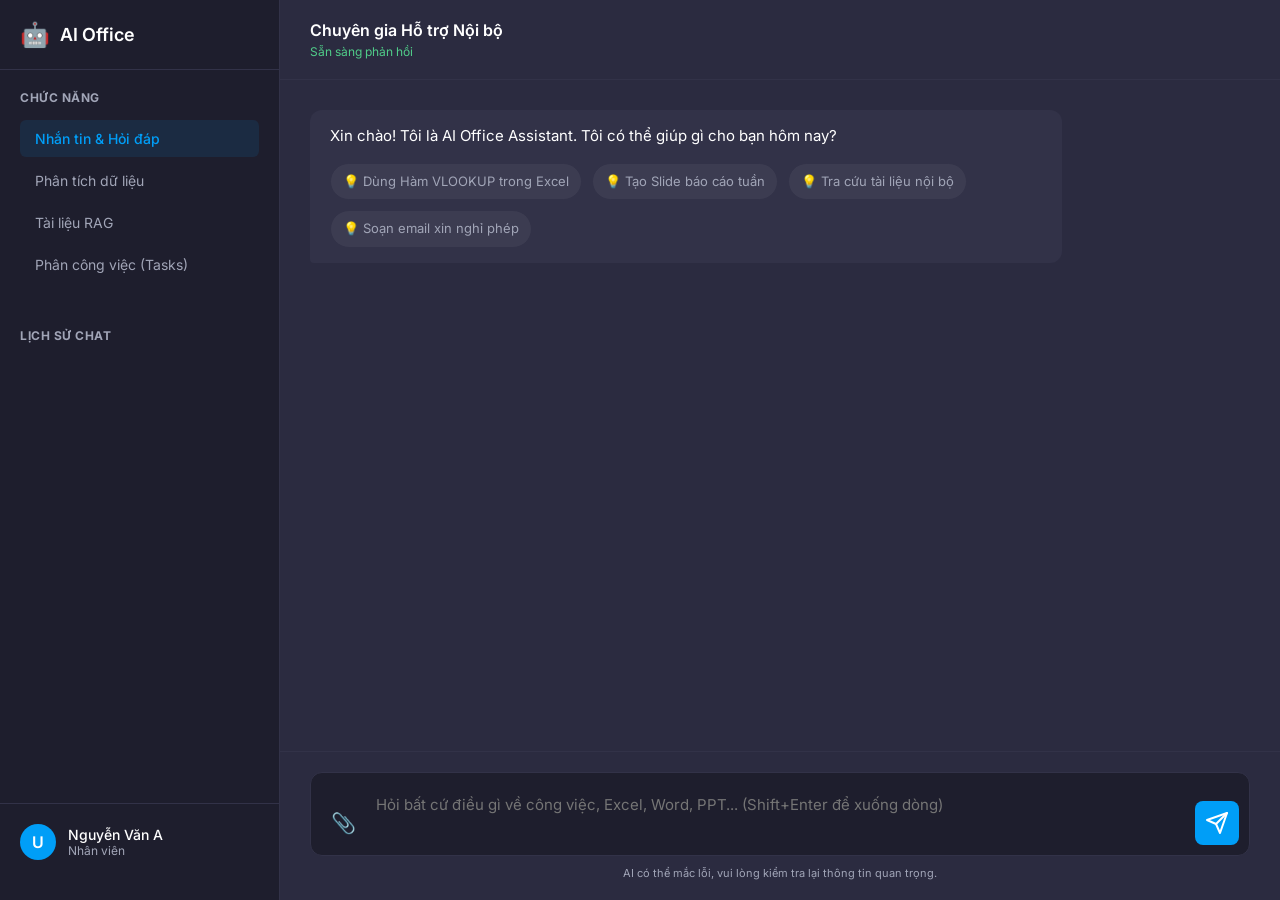
==== client/web-chat/index.html @ 58aae377 "Clean repo without large files" ====
<!DOCTYPE html>
<html lang="vi">

<head>
    <meta charset="UTF-8">
    <meta name="viewport" content="width=device-width, initial-scale=1.0">
    <title>AI Office Chat - eOffice System</title>
    <link href="https://fonts.googleapis.com/css2?family=Inter:wght@400;500;600&display=swap" rel="stylesheet">
    <link rel="stylesheet" href="style.css">
</head>

<body>
    <div class="app-container">
        <aside class="sidebar">
            <div class="logo">
                <span class="icon">🤖</span>
                <h2>AI Office</h2>
            </div>
            <div class="nav-section">
                <h3>Chức năng</h3>
                <ul>
                    <li class="active">Nhắn tin & Hỏi đáp</li>
                    <li>Phân tích dữ liệu</li>
                    <li>Tài liệu RAG</li>
                    <li>Phân công việc (Tasks)</li>
                </ul>
            </div>
            <div class="nav-section">
                <h3>Lịch sử chat</h3>
                <ul id="history-list">
                    <!-- Loaded dynamically -->
                </ul>
            </div>
            <div class="user-profile">
                <div class="avatar">U</div>
                <div class="info">
                    <span class="name">Nguyễn Văn A</span>
                    <span class="role">Nhân viên</span>
                </div>
            </div>
        </aside>

        <main class="chat-area">
            <header class="chat-header">
                <div class="chat-title">
                    Chuyên gia Hỗ trợ Nội bộ
                    <span class="status">Sẵn sàng phản hồi</span>
                </div>
            </header>

            <div class="messages" id="messages-container">
                <div class="message system">
                    <div class="bubble">
                        <p>Xin chào! Tôi là AI Office Assistant. Tôi có thể giúp gì cho bạn hôm nay?</p>
                        <div class="suggestions">
                            <span class="suggestion-chip">💡 Dùng Hàm VLOOKUP trong Excel</span>
                            <span class="suggestion-chip">💡 Tạo Slide báo cáo tuần</span>
                            <span class="suggestion-chip">💡 Tra cứu tài liệu nội bộ</span>
                            <span class="suggestion-chip">💡 Soạn email xin nghỉ phép</span>
                        </div>
                    </div>
                </div>
            </div>

            <div class="input-container">
                <div class="input-wrapper">
                    <button class="attach-btn" title="Đính kèm file">📎</button>
                    <textarea id="chat-input"
                        placeholder="Hỏi bất cứ điều gì về công việc, Excel, Word, PPT... (Shift+Enter để xuống dòng)"></textarea>
                    <button class="send-btn" id="send-btn">
                        <svg viewBox="0 0 24 24" width="24" height="24" stroke="currentColor" stroke-width="2"
                            fill="none" stroke-linecap="round" stroke-linejoin="round" class="css-i6dzq1">
                            <line x1="22" y1="2" x2="11" y2="13"></line>
                            <polygon points="22 2 15 22 11 13 2 9 22 2"></polygon>
                        </svg>
                    </button>
                </div>
                <div class="footer-note">AI có thể mắc lỗi, vui lòng kiểm tra lại thông tin quan trọng.</div>
            </div>
        </main>
    </div>
    <script src="app.js"></script>
</body>

</html>
---- client/web-chat/style.css ----
:root {
    --bg-dark: #1e1e2d;
    --bg-panel: #2b2b40;
    --text-primary: #ffffff;
    --text-secondary: #a1a5b7;
    --primary-color: #009ef7;
    --primary-hover: #008be1;
    --border-color: #323248;
    --message-user: #009ef7;
    --message-ai: #323248;
}

* {
    box-sizing: border-box;
    margin: 0;
    padding: 0;
}

body {
    font-family: 'Inter', sans-serif;
    background-color: var(--bg-dark);
    color: var(--text-primary);
    display: flex;
    height: 100vh;
    overflow: hidden;
}

.app-container {
    display: flex;
    width: 100%;
    height: 100%;
}

.sidebar {
    width: 280px;
    background-color: var(--bg-dark);
    border-right: 1px solid var(--border-color);
    display: flex;
    flex-direction: column;
    padding: 20px 0;
}

.logo {
    display: flex;
    align-items: center;
    padding: 0 20px 20px;
    border-bottom: 1px solid var(--border-color);
}

.logo .icon {
    font-size: 24px;
    margin-right: 10px;
}

.logo h2 {
    font-size: 18px;
    font-weight: 600;
}

.nav-section {
    padding: 20px;
}

.nav-section h3 {
    font-size: 12px;
    text-transform: uppercase;
    color: var(--text-secondary);
    margin-bottom: 15px;
    letter-spacing: 0.5px;
}

.nav-section ul {
    list-style: none;
}

.nav-section li {
    padding: 10px 15px;
    margin-bottom: 5px;
    border-radius: 6px;
    color: var(--text-secondary);
    cursor: pointer;
    font-size: 14px;
    transition: all 0.2s;
}

.nav-section li:hover {
    background-color: rgba(255,255,255,0.05);
    color: var(--text-primary);
}

.nav-section li.active {
    background-color: rgba(0, 158, 247, 0.1);
    color: var(--primary-color);
    font-weight: 500;
}

.user-profile {
    margin-top: auto;
    padding: 20px;
    border-top: 1px solid var(--border-color);
    display: flex;
    align-items: center;
}

.avatar {
    width: 36px;
    height: 36px;
    border-radius: 50%;
    background-color: var(--primary-color);
    display: flex;
    align-items: center;
    justify-content: center;
    font-weight: 600;
    margin-right: 12px;
}

.user-profile .info {
    display: flex;
    flex-direction: column;
}

.user-profile .name {
    font-size: 14px;
    font-weight: 500;
}

.user-profile .role {
    font-size: 12px;
    color: var(--text-secondary);
}

.chat-area {
    flex: 1;
    display: flex;
    flex-direction: column;
    background-color: var(--bg-panel);
}

.chat-header {
    padding: 20px 30px;
    border-bottom: 1px solid var(--border-color);
    display: flex;
    justify-content: space-between;
    align-items: center;
}

.chat-title {
    font-size: 16px;
    font-weight: 600;
    display: flex;
    flex-direction: column;
}

.chat-title .status {
    font-size: 12px;
    color: #50cd89;
    font-weight: 400;
    margin-top: 4px;
}

.messages {
    flex: 1;
    padding: 30px;
    overflow-y: auto;
    display: flex;
    flex-direction: column;
    gap: 20px;
}

.message {
    display: flex;
    max-width: 80%;
}

.message.system, .message.ai {
    align-self: flex-start;
}

.message.user {
    align-self: flex-end;
    flex-direction: row-reverse;
}

.bubble {
    padding: 15px 20px;
    border-radius: 12px;
    font-size: 15px;
    line-height: 1.5;
}

.message.ai .bubble, .message.system .bubble {
    background-color: var(--message-ai);
    border-bottom-left-radius: 4px;
}

.message.user .bubble {
    background-color: var(--message-user);
    border-bottom-right-radius: 4px;
}

.suggestions {
    margin-top: 15px;
    display: flex;
    flex-wrap: wrap;
    gap: 10px;
}

.suggestion-chip {
    padding: 8px 12px;
    background-color: rgba(255,255,255,0.05);
    border: 1px solid var(--border-color);
    border-radius: 20px;
    font-size: 13px;
    color: var(--text-secondary);
    cursor: pointer;
    transition: all 0.2s;
}

.suggestion-chip:hover {
    background-color: var(--primary-color);
    color: white;
    border-color: var(--primary-color);
}

.input-container {
    padding: 20px 30px;
    border-top: 1px solid var(--border-color);
}

.input-wrapper {
    display: flex;
    align-items: flex-end;
    background-color: var(--bg-dark);
    border: 1px solid var(--border-color);
    border-radius: 12px;
    padding: 10px;
    transition: border-color 0.2s;
}

.input-wrapper:focus-within {
    border-color: var(--primary-color);
}

.attach-btn {
    background: none;
    border: none;
    color: var(--text-secondary);
    font-size: 20px;
    padding: 10px;
    cursor: pointer;
    transition: color 0.2s;
}

.attach-btn:hover {
    color: var(--text-primary);
}

textarea {
    flex: 1;
    background: transparent;
    border: none;
    color: var(--text-primary);
    font-family: inherit;
    font-size: 15px;
    resize: none;
    min-height: 44px;
    max-height: 200px;
    padding: 12px 10px;
}

textarea:focus {
    outline: none;
}

.send-btn {
    background-color: var(--primary-color);
    color: white;
    border: none;
    width: 44px;
    height: 44px;
    border-radius: 8px;
    display: flex;
    justify-content: center;
    align-items: center;
    cursor: pointer;
    transition: background-color 0.2s;
}

.send-btn:hover {
    background-color: var(--primary-hover);
}

.footer-note {
    font-size: 11px;
    color: var(--text-secondary);
    text-align: center;
    margin-top: 10px;
}

/* Scrollbar styling */
::-webkit-scrollbar {
    width: 6px;
}

::-webkit-scrollbar-track {
    background: transparent;
}

::-webkit-scrollbar-thumb {
    background: #474761;
    border-radius: 3px;
}

::-webkit-scrollbar-thumb:hover {
    background: #565674;
}
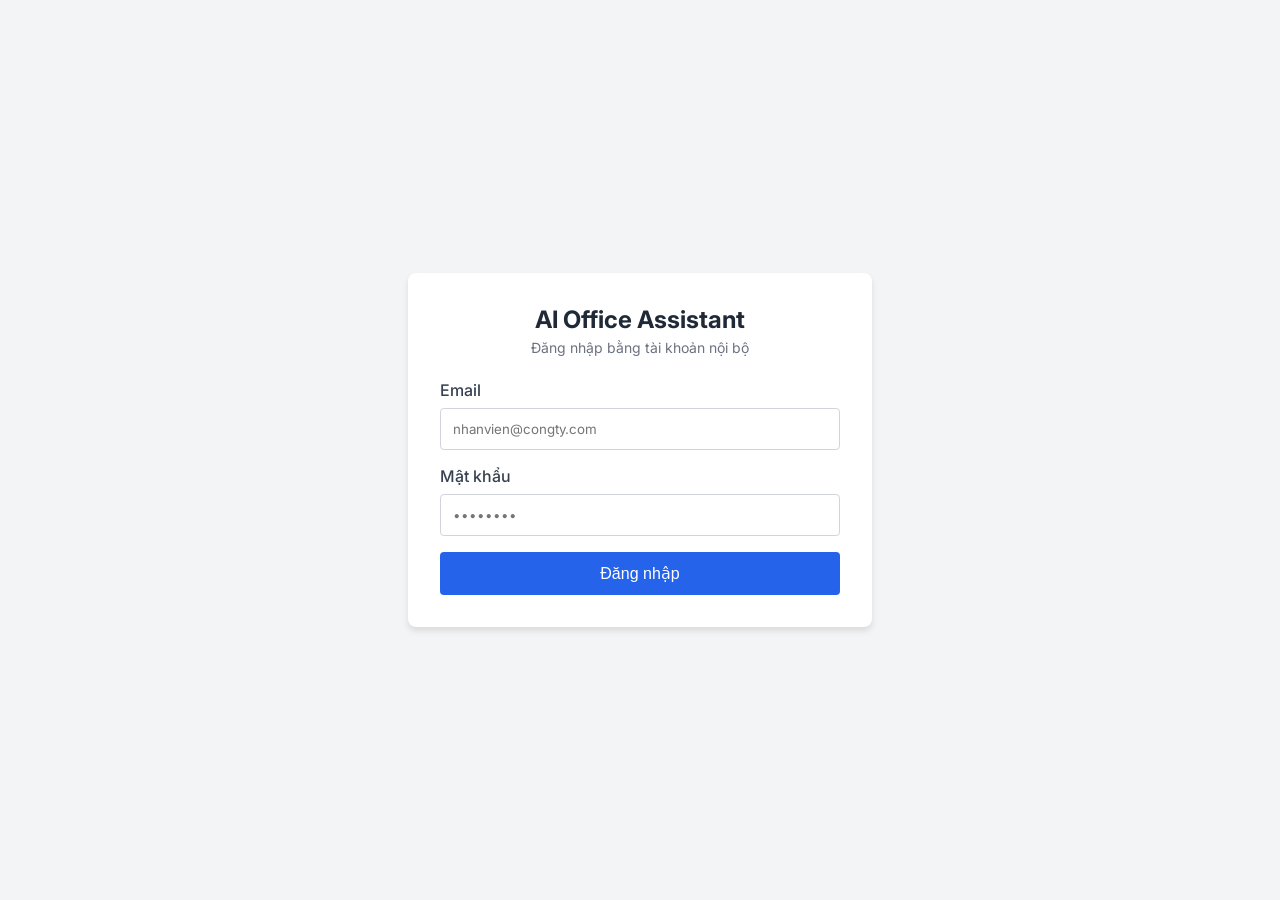
==== commit 909608dd: "update code" ====
--- a/client/web-chat/index.html
+++ b/client/web-chat/index.html
@@ -32,11 +32,18 @@
                 </ul>
             </div>
             <div class="user-profile">
-                <div class="avatar">U</div>
+                <div class="avatar" id="user-avatar">U</div>
                 <div class="info">
-                    <span class="name">Nguyễn Văn A</span>
-                    <span class="role">Nhân viên</span>
+                    <span class="name" id="user-name">Đang tải...</span>
+                    <span class="role" id="user-role">---</span>
                 </div>
+                <button id="logout-btn" title="Đăng xuất" style="background: none; border: none; cursor: pointer; color: #dc2626; margin-left: auto;">
+                    <svg viewBox="0 0 24 24" width="20" height="20" stroke="currentColor" stroke-width="2" fill="none" class="css-i6dzq1">
+                        <path d="M9 21H5a2 2 0 0 1-2-2V5a2 2 0 0 1 2-2h4"></path>
+                        <polyline points="16 17 21 12 16 7"></polyline>
+                        <line x1="21" y1="12" x2="9" y2="12"></line>
+                    </svg>
+                </button>
             </div>
         </aside>
 
